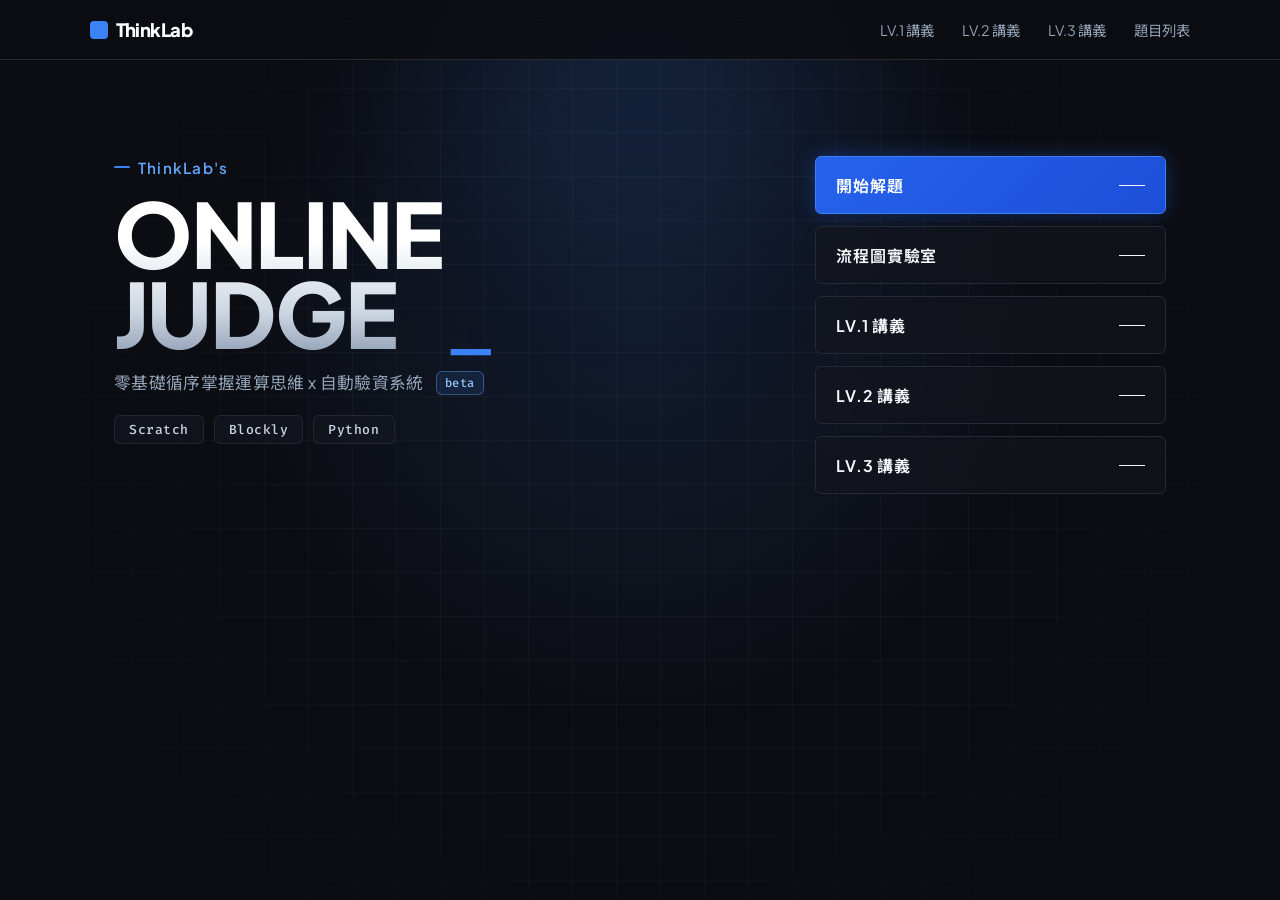
==== index.html @ 6e9bafad "改名" ====
<!DOCTYPE html>
<html lang="zh-TW">

<head>
  <meta charset="UTF-8" />
  <meta name="viewport" content="width=device-width, initial-scale=1.0" />
  <meta name="description" content="ThinkLab 程式學習平台，支援 Scratch、Blockly 與 Python。" />
  <title>ThinkLab｜程式學習</title>
  <link rel="preconnect" href="https://fonts.googleapis.com">
  <link rel="preconnect" href="https://fonts.gstatic.com" crossorigin>
  <link href="https://fonts.googleapis.com/css2?family=Fira+Code:wght@400;500;700&family=Plus+Jakarta+Sans:wght@400;600;700;800&family=Noto+Sans+TC:wght@400;500;700&display=swap" rel="stylesheet">
  <style>
    :root {
      --ink: #f5f7fa;
      --paper: #0c0d12;
      --line: #262a33;
      --muted: #94a3b8;
      --soft: #141720;
      --accent: #3b82f6;
      --accent-hover: #4b7de7;
      --header-height: 60px;
      --mouse-x: 50%;
      --mouse-y: 35%;
    }

    * {
      box-sizing: border-box;
      margin: 0;
      padding: 0;
    }

    html {
      background: var(--paper);
    }

    body {
      min-height: 100vh;
      color: var(--ink);
      background: var(--paper);
      font-family: "Plus Jakarta Sans", "Noto Sans TC", "Segoe UI", system-ui, sans-serif;
      position: relative;
      overflow-x: hidden;
    }

    a,
    button {
      font: inherit;
    }

    a:focus-visible,
    button:focus-visible {
      outline: 2px solid #8eb0ff;
      outline-offset: 3px;
    }

    /* 背景科技格線與滑鼠跟隨微光 (Spotlight) */
    .bg-canvas {
      position: fixed;
      inset: 0;
      pointer-events: none;
      z-index: 0;
      overflow: hidden;
    }

    .bg-grid {
      position: absolute;
      inset: 0;
      background-image: 
        linear-gradient(rgba(255, 255, 255, 0.032) 1px, transparent 1px),
        linear-gradient(90deg, rgba(255, 255, 255, 0.032) 1px, transparent 1px);
      background-size: 44px 44px;
      mask-image: radial-gradient(circle at center, black 45%, transparent 85%);
      -webkit-mask-image: radial-gradient(circle at center, black 45%, transparent 85%);
    }

    .bg-spotlight {
      position: absolute;
      inset: 0;
      background: radial-gradient(
        650px circle at var(--mouse-x) var(--mouse-y),
        rgba(59, 130, 246, 0.13),
        transparent 65%
      );
      transition: opacity 0.3s ease;
    }

    .bg-aurora {
      position: absolute;
      top: -140px;
      left: 50%;
      transform: translateX(-50%);
      width: 760px;
      height: 400px;
      background: radial-gradient(circle, rgba(59, 130, 246, 0.16), transparent 70%);
      filter: blur(60px);
      pointer-events: none;
    }

    /* 頂部導覽列 */
    .site-header {
      min-height: var(--header-height);
      padding: 0 clamp(24px, 7vw, 112px);
      display: flex;
      align-items: center;
      gap: 40px;
      color: white;
      border-bottom: 1px solid var(--line);
      background: rgba(12, 13, 18, 0.85);
      backdrop-filter: blur(12px);
      position: relative;
      z-index: 10;
    }

    .brand {
      color: inherit;
      font-size: 1.15rem;
      font-weight: 800;
      letter-spacing: -0.03em;
      text-decoration: none;
      display: flex;
      align-items: center;
      gap: 8px;
    }

    .brand-icon {
      width: 18px;
      height: 18px;
      background: var(--accent);
      border-radius: 4px;
      display: inline-block;
    }

    .header-nav {
      margin-left: auto;
      display: flex;
      align-items: center;
      gap: 28px;
    }

    .header-nav a {
      color: var(--muted);
      font-size: 0.9rem;
      text-decoration: none;
      transition: color 0.2s ease;
    }

    .header-nav a:hover,
    .header-nav a:focus-visible {
      color: white;
    }

    /* 主視覺區域 */
    main {
      width: min(1180px, 100%);
      min-height: calc(100vh - var(--header-height));
      margin: 0 auto;
      padding: clamp(56px, 8vh, 100px) clamp(24px, 5vw, 64px) 70px;
      display: flex;
      align-items: flex-start;
      position: relative;
      z-index: 2;
    }

    .entry {
      width: 100%;
      display: grid;
      grid-template-columns: minmax(0, 1.25fr) minmax(300px, 0.75fr);
      align-items: center;
      gap: clamp(56px, 9vw, 120px);
    }

    .title-area {
      display: flex;
      flex-direction: column;
      gap: 16px;
    }

    /* ONLINE JUDGE 上方前綴小字 */
    .hero-eyebrow {
      font-size: 0.95rem;
      font-weight: 600;
      color: #60a5fa;
      letter-spacing: 0.08em;
      text-transform: none;
      display: flex;
      align-items: center;
      gap: 8px;
    }

    .hero-eyebrow::before {
      content: "";
      width: 16px;
      height: 2px;
      background: #3b82f6;
      display: inline-block;
      border-radius: 2px;
    }

    /* 主標題 */
    .entry h1 {
      max-width: 660px;
      font-size: clamp(3.2rem, 7vw, 6.8rem);
      font-weight: 800;
      line-height: 0.9;
      letter-spacing: -0.02em;
    }

    .hero-title-text {
      background: linear-gradient(180deg, #ffffff 30%, #cbd5e1 75%, #94a3b8 100%);
      -webkit-background-clip: text;
      -webkit-text-fill-color: transparent;
      display: inline-block;
      transition: all 0.3s ease;
    }

    .beta-badge {
      flex-shrink: 0;
      padding: 5px 8px;
      border: 1px solid rgba(96, 165, 250, 0.4);
      border-radius: 6px;
      background: rgba(59, 130, 246, 0.12);
      color: #93c5fd;
      font-family: "Fira Code", monospace;
      font-size: 0.75rem;
      font-weight: 500;
      line-height: 1;
      letter-spacing: 0.04em;
    }

    /* 終端機呼吸游標 */
    .cursor-blinker {
      display: inline-block;
      color: var(--accent);
      font-weight: 400;
      animation: blinker 1s infinite;
      margin-left: 2px;
    }

    @keyframes blinker {
      0%, 100% { opacity: 1; }
      50% { opacity: 0; }
    }

    /* 副標說明 */
    .entry-desc {
      display: flex;
      align-items: center;
      gap: 12px;
      color: #94a3b8;
      font-size: 1.05rem;
      letter-spacing: 0.02em;
      line-height: 1.5;
    }

    /* 支援的編輯器標籤 (純文字等寬風格) */
    .editor-tags {
      display: flex;
      align-items: center;
      gap: 10px;
      margin-top: 4px;
      flex-wrap: wrap;
    }

    .editor-tag {
      font-family: "Fira Code", monospace;
      font-size: 0.82rem;
      font-weight: 500;
      padding: 5px 14px;
      border-radius: 6px;
      background: rgba(20, 24, 33, 0.7);
      border: 1px solid rgba(255, 255, 255, 0.08);
      color: #cbd5e1;
      letter-spacing: 0.04em;
      transition: all 0.2s ease;
      backdrop-filter: blur(4px);
    }

    .editor-tag:hover {
      border-color: rgba(96, 165, 250, 0.4);
      color: #ffffff;
      background: rgba(30, 37, 51, 0.85);
      transform: translateY(-1px);
    }

    /* 右側按鈕清單 (保持純文字，注入科技質感) */
    .entry-list {
      width: min(100%, 360px);
      display: grid;
      gap: 12px;
      transform: translateY(24px);
    }

    .entry-button {
      min-height: 58px;
      padding: 13px 20px;
      display: flex;
      align-items: center;
      justify-content: space-between;
      border: 1px solid var(--line);
      color: var(--ink);
      background: rgba(20, 23, 30, 0.6);
      backdrop-filter: blur(8px);
      font-size: 1rem;
      font-weight: 650;
      letter-spacing: 0.06em;
      text-decoration: none;
      border-radius: 6px;
      transition: color 180ms ease, background 180ms ease, border-color 180ms ease, transform 180ms ease, box-shadow 180ms ease;
    }

    .entry-button::after {
      content: "";
      width: 26px;
      height: 1px;
      background: currentColor;
      transform-origin: right;
      transition: transform 180ms ease;
    }

    /* 第一個按鈕「開始解題」 */
    .entry-list a:first-child {
      border-color: var(--accent);
      color: #ffffff;
      background: linear-gradient(135deg, #2563eb, #1d4ed8);
      box-shadow: 0 0 20px rgba(37, 99, 235, 0.35);
    }

    .entry-list a:first-child:hover,
    .entry-list a:first-child:focus-visible {
      border-color: #60a5fa;
      background: linear-gradient(135deg, #3b82f6, #2563eb);
      box-shadow: 0 0 28px rgba(59, 130, 246, 0.55);
      transform: translateX(5px);
    }

    /* 其他可點擊按鈕懸停 */
    a.entry-button:hover,
    a.entry-button:focus-visible {
      color: white;
      border-color: #444f60;
      background: rgba(28, 33, 44, 0.85);
      transform: translateX(5px);
      box-shadow: 0 4px 16px rgba(0, 0, 0, 0.4);
    }

    a.entry-button:hover::after,
    a.entry-button:focus-visible::after {
      transform: scaleX(0.55);
    }

    /* 停用按鈕 */
    .entry-button[aria-disabled="true"] {
      color: #626975;
      border-color: #1e2229;
      background: rgba(15, 17, 22, 0.4);
      cursor: not-allowed;
    }

    @media (max-width: 880px) {
      :root {
        --header-height: 68px;
      }

      .site-header {
        padding-inline: 24px;
      }

      main {
        min-height: auto;
        padding: 64px 24px 72px;
      }

      .entry {
        grid-template-columns: 1fr;
        gap: 56px;
      }

      .entry-list {
        width: min(100%, 360px);
        transform: none;
      }
    }

    @media (max-width: 520px) {
      .header-nav {
        gap: 16px;
      }

      .header-nav a:first-child {
        display: none;
      }

      main {
        padding-top: 48px;
      }

      .entry h1 {
        font-size: clamp(2.55rem, 14vw, 4rem);
      }

      .entry-button {
        min-height: 60px;
      }
    }

    @media (prefers-reduced-motion: reduce) {
      *,
      *::before,
      *::after {
        animation-duration: 0.01ms !important;
        animation-iteration-count: 1 !important;
        transition-duration: 0.01ms !important;
      }
    }
  </style>
</head>

<body>
  <!-- 科技背景：細緻格線 + 滑鼠跟隨微光 (Spotlight) -->
  <div class="bg-canvas">
    <div class="bg-grid"></div>
    <div class="bg-spotlight"></div>
    <div class="bg-aurora"></div>
  </div>

  <header class="site-header">
    <a class="brand" href="index.html">
      <span class="brand-icon"></span>
      ThinkLab
    </a>
    <nav class="header-nav" aria-label="主要導覽">
      <a href="beginner.html">LV.1 講義</a>
      <a href="beginner.html?course=intermediate">LV.2 講義</a>
      <a href="beginner.html?course=advanced">LV.3 講義</a>
      <a href="judge.html">題目列表</a>
    </nav>
  </header>

  <main>
    <section class="entry" aria-labelledby="page-title">
      <div class="title-area">
        <div class="hero-eyebrow">ThinkLab's</div>

        <h1 id="page-title">
          <span class="hero-title-text">ONLINE<br>JUDGE</span><span class="cursor-blinker">_</span>
        </h1>

        <p class="entry-desc"><span>零基礎循序掌握運算思維 x 自動驗資系統</span><span class="beta-badge">beta</span></p>

        <div class="editor-tags">
          <span class="editor-tag">Scratch</span>
          <span class="editor-tag">Blockly</span>
          <span class="editor-tag">Python</span>
        </div>
      </div>

      <div class="entry-list" aria-label="學習入口">
        <a class="entry-button" href="judge.html">開始解題</a>
        <a class="entry-button" href="test/index.html">流程圖實驗室</a>
        <a class="entry-button" href="beginner.html">LV.1 講義</a>
        <a class="entry-button" href="beginner.html?course=intermediate">LV.2 講義</a>
        <a class="entry-button" href="beginner.html?course=advanced">LV.3 講義</a>
      </div>
    </section>
  </main>

  <script>
    // 滑鼠跟隨探照燈微光
    window.addEventListener('mousemove', (e) => {
      const x = `${(e.clientX / window.innerWidth) * 100}%`;
      const y = `${(e.clientY / window.innerHeight) * 100}%`;
      document.documentElement.style.setProperty('--mouse-x', x);
      document.documentElement.style.setProperty('--mouse-y', y);
    });
  </script>
</body>

</html>
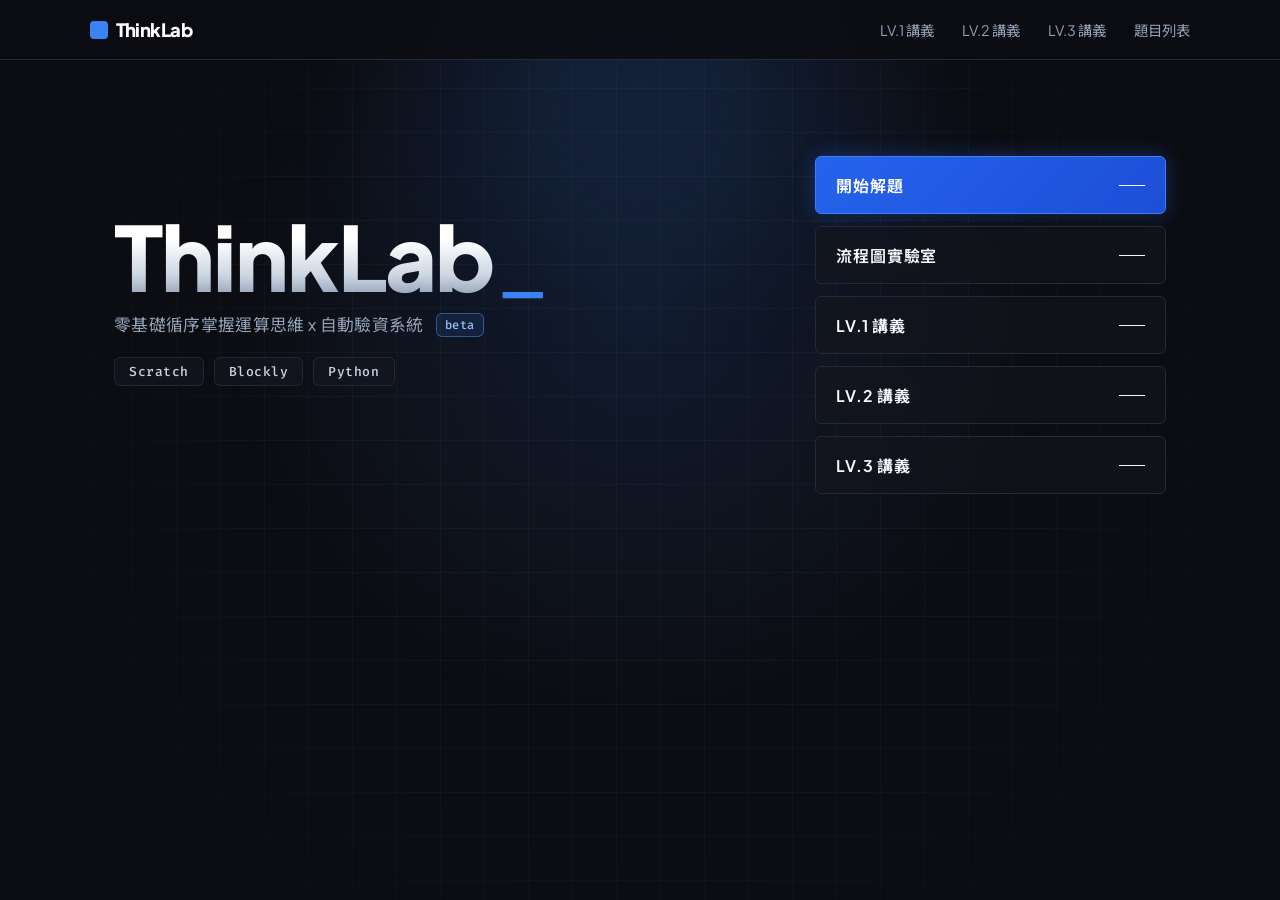
==== commit a697fc32: "改首頁標題" ====
--- a/index.html
+++ b/index.html
@@ -175,27 +175,6 @@
       gap: 16px;
     }
 
-    /* ONLINE JUDGE 上方前綴小字 */
-    .hero-eyebrow {
-      font-size: 0.95rem;
-      font-weight: 600;
-      color: #60a5fa;
-      letter-spacing: 0.08em;
-      text-transform: none;
-      display: flex;
-      align-items: center;
-      gap: 8px;
-    }
-
-    .hero-eyebrow::before {
-      content: "";
-      width: 16px;
-      height: 2px;
-      background: #3b82f6;
-      display: inline-block;
-      border-radius: 2px;
-    }
-
     /* 主標題 */
     .entry h1 {
       max-width: 660px;
@@ -439,10 +418,8 @@
   <main>
     <section class="entry" aria-labelledby="page-title">
       <div class="title-area">
-        <div class="hero-eyebrow">ThinkLab's</div>
-
         <h1 id="page-title">
-          <span class="hero-title-text">ONLINE<br>JUDGE</span><span class="cursor-blinker">_</span>
+          <span class="hero-title-text">ThinkLab</span><span class="cursor-blinker">_</span>
         </h1>
 
         <p class="entry-desc"><span>零基礎循序掌握運算思維 x 自動驗資系統</span><span class="beta-badge">beta</span></p>
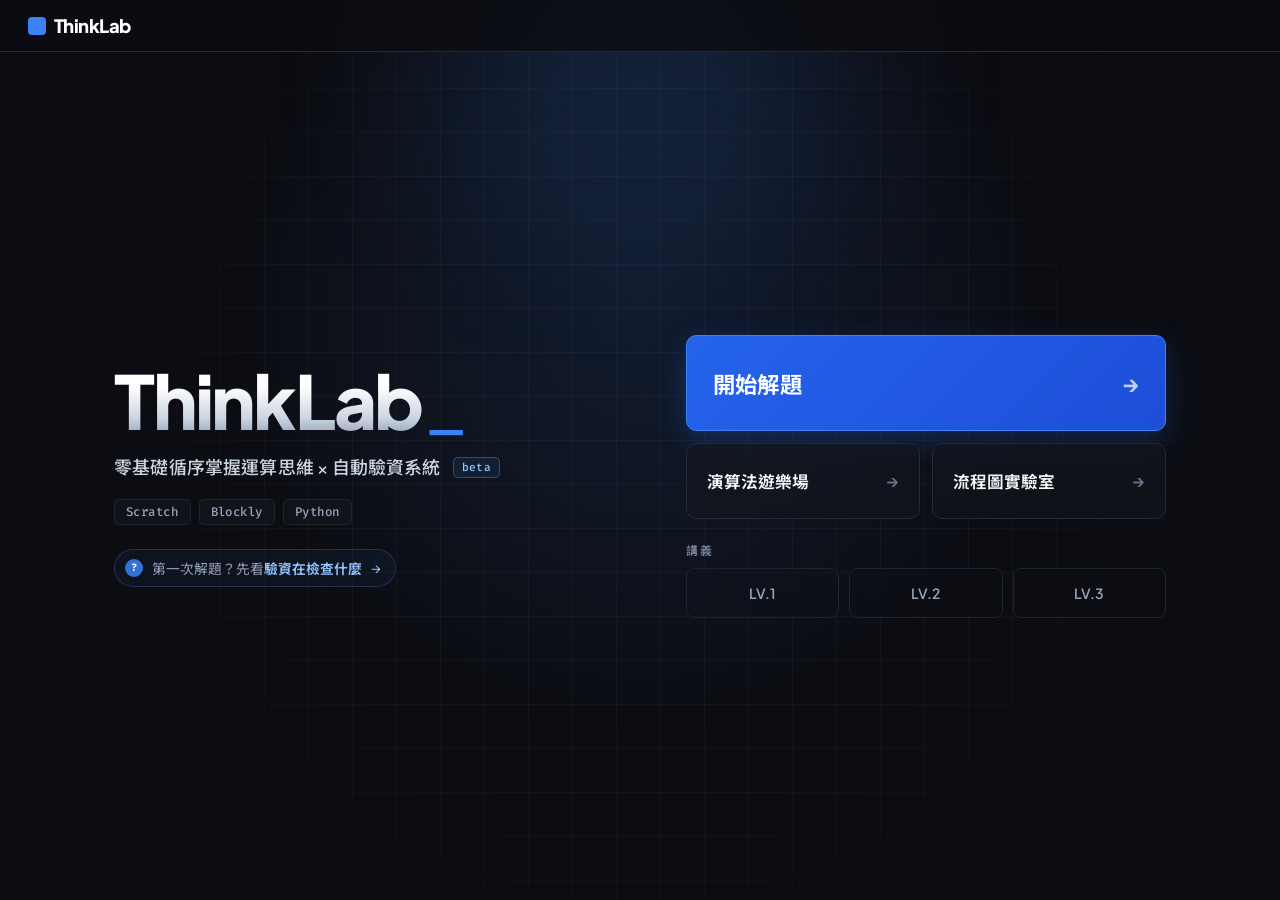
==== commit 98145175: "更新至2.0" ====
--- a/index.html
+++ b/index.html
@@ -5,7 +5,9 @@
   <meta charset="UTF-8" />
   <meta name="viewport" content="width=device-width, initial-scale=1.0" />
   <meta name="description" content="ThinkLab 程式學習平台，支援 Scratch、Blockly 與 Python。" />
+  <meta name="theme-color" content="#0c0d12">
   <title>ThinkLab｜程式學習</title>
+  <link rel="icon" href="data:image/svg+xml,%3Csvg xmlns='http://www.w3.org/2000/svg' viewBox='0 0 32 32'%3E%3Crect width='32' height='32' rx='7' fill='%233b82f6'/%3E%3Cpath d='M8 17l5 5 11-13' stroke='white' stroke-width='3.4' fill='none' stroke-linecap='round' stroke-linejoin='round'/%3E%3C/svg%3E">
   <link rel="preconnect" href="https://fonts.googleapis.com">
   <link rel="preconnect" href="https://fonts.gstatic.com" crossorigin>
   <link href="https://fonts.googleapis.com/css2?family=Fira+Code:wght@400;500;700&family=Plus+Jakarta+Sans:wght@400;600;700;800&family=Noto+Sans+TC:wght@400;500;700&display=swap" rel="stylesheet">
@@ -18,7 +20,7 @@
       --soft: #141720;
       --accent: #3b82f6;
       --accent-hover: #4b7de7;
-      --header-height: 60px;
+      --header-height: 52px;
       --mouse-x: 50%;
       --mouse-y: 35%;
     }
@@ -99,7 +101,7 @@
     /* 頂部導覽列 */
     .site-header {
       min-height: var(--header-height);
-      padding: 0 clamp(24px, 7vw, 112px);
+      padding: 0 clamp(16px, 3vw, 28px);
       display: flex;
       align-items: center;
       gap: 40px;
@@ -130,33 +132,14 @@
       display: inline-block;
     }
 
-    .header-nav {
-      margin-left: auto;
-      display: flex;
-      align-items: center;
-      gap: 28px;
-    }
-
-    .header-nav a {
-      color: var(--muted);
-      font-size: 0.9rem;
-      text-decoration: none;
-      transition: color 0.2s ease;
-    }
-
-    .header-nav a:hover,
-    .header-nav a:focus-visible {
-      color: white;
-    }
-
-    /* 主視覺區域 */
+    /* 主視覺區域：整塊垂直置中，畫面不再有一半是空的 */
     main {
       width: min(1180px, 100%);
       min-height: calc(100vh - var(--header-height));
       margin: 0 auto;
-      padding: clamp(56px, 8vh, 100px) clamp(24px, 5vw, 64px) 70px;
-      display: flex;
-      align-items: flex-start;
+      padding: clamp(40px, 6vh, 72px) clamp(24px, 5vw, 64px);
+      display: flex;
+      align-items: center;
       position: relative;
       z-index: 2;
     }
@@ -164,24 +147,24 @@
     .entry {
       width: 100%;
       display: grid;
-      grid-template-columns: minmax(0, 1.25fr) minmax(300px, 0.75fr);
-      align-items: center;
-      gap: clamp(56px, 9vw, 120px);
+      grid-template-columns: minmax(0, 1fr) minmax(380px, 480px);
+      align-items: center;
+      gap: clamp(48px, 7vw, 96px);
     }
 
     .title-area {
       display: flex;
       flex-direction: column;
-      gap: 16px;
-    }
-
-    /* 主標題 */
+      gap: 18px;
+    }
+
+    /* 主標題：縮小一階，把視覺份量讓給右邊「要去哪裡」 */
     .entry h1 {
       max-width: 660px;
-      font-size: clamp(3.2rem, 7vw, 6.8rem);
+      font-size: clamp(3rem, 5.8vw, 5rem);
       font-weight: 800;
-      line-height: 0.9;
-      letter-spacing: -0.02em;
+      line-height: 0.95;
+      letter-spacing: -0.03em;
     }
 
     .hero-title-text {
@@ -189,18 +172,17 @@
       -webkit-background-clip: text;
       -webkit-text-fill-color: transparent;
       display: inline-block;
-      transition: all 0.3s ease;
     }
 
     .beta-badge {
       flex-shrink: 0;
-      padding: 5px 8px;
-      border: 1px solid rgba(96, 165, 250, 0.4);
-      border-radius: 6px;
-      background: rgba(59, 130, 246, 0.12);
+      padding: 4px 8px;
+      border: 1px solid rgba(96, 165, 250, 0.35);
+      border-radius: 5px;
+      background: rgba(59, 130, 246, 0.1);
       color: #93c5fd;
       font-family: "Fira Code", monospace;
-      font-size: 0.75rem;
+      font-size: 0.7rem;
       font-weight: 500;
       line-height: 1;
       letter-spacing: 0.04em;
@@ -220,114 +202,209 @@
       50% { opacity: 0; }
     }
 
-    /* 副標說明 */
+    /* 副標：這句話才說得出這個站是做什麼的，所以比品牌名更亮一階 */
     .entry-desc {
       display: flex;
       align-items: center;
       gap: 12px;
-      color: #94a3b8;
-      font-size: 1.05rem;
-      letter-spacing: 0.02em;
+      flex-wrap: wrap;
+      color: #cbd5e1;
+      font-size: 1.12rem;
+      font-weight: 500;
+      letter-spacing: 0.01em;
       line-height: 1.5;
     }
 
-    /* 支援的編輯器標籤 (純文字等寬風格) */
     .editor-tags {
       display: flex;
       align-items: center;
-      gap: 10px;
-      margin-top: 4px;
+      gap: 8px;
       flex-wrap: wrap;
     }
 
     .editor-tag {
       font-family: "Fira Code", monospace;
-      font-size: 0.82rem;
+      font-size: 0.78rem;
       font-weight: 500;
-      padding: 5px 14px;
-      border-radius: 6px;
-      background: rgba(20, 24, 33, 0.7);
-      border: 1px solid rgba(255, 255, 255, 0.08);
-      color: #cbd5e1;
+      padding: 4px 11px;
+      border-radius: 5px;
+      background: rgba(20, 24, 33, 0.6);
+      border: 1px solid rgba(255, 255, 255, 0.07);
+      color: #94a3b8;
       letter-spacing: 0.04em;
-      transition: all 0.2s ease;
-      backdrop-filter: blur(4px);
-    }
-
-    .editor-tag:hover {
-      border-color: rgba(96, 165, 250, 0.4);
+    }
+
+    /* 驗資說明：解題時的求助，不跟右邊的「去哪裡」同級，所以做成安靜的文字連結 */
+    .guide-link {
+      align-self: flex-start;
+      margin-top: 6px;
+      display: inline-flex;
+      align-items: center;
+      gap: 9px;
+      padding: 8px 14px 8px 10px;
+      border: 1px solid rgba(96, 165, 250, 0.22);
+      border-radius: 999px;
+      background: rgba(59, 130, 246, 0.06);
+      color: #94a3b8;
+      font-size: 0.86rem;
+      text-decoration: none;
+      transition: border-color 0.2s ease, background 0.2s ease, transform 0.2s ease, color 0.2s ease;
+    }
+
+    .guide-link:hover,
+    .guide-link:focus-visible {
+      border-color: rgba(96, 165, 250, 0.55);
+      background: rgba(59, 130, 246, 0.14);
       color: #ffffff;
-      background: rgba(30, 37, 51, 0.85);
-      transform: translateY(-1px);
-    }
-
-    /* 右側按鈕清單 (保持純文字，注入科技質感) */
+      transform: translateX(4px);
+    }
+
+    .guide-link strong {
+      color: #93c5fd;
+      font-weight: 650;
+    }
+
+    .guide-link:hover strong {
+      color: #ffffff;
+    }
+
+    .guide-link-icon {
+      flex: none;
+      width: 18px;
+      height: 18px;
+      border-radius: 50%;
+      display: grid;
+      place-items: center;
+      background: rgba(59, 130, 246, 0.85);
+      color: #ffffff;
+      font-family: "Fira Code", monospace;
+      font-size: 0.66rem;
+      font-weight: 700;
+    }
+
+    .guide-link-arrow {
+      color: #93c5fd;
+      transition: transform 0.2s ease;
+    }
+
+    .guide-link:hover .guide-link-arrow {
+      transform: translateX(3px);
+    }
+
+    /* ── 入口清單：三個層級 ──
+       1 主要：開始解題（每天要用）  → 整排、藍底、最大
+       2 次要：兩個互動練習場        → 兩欄、外框
+       3 參考：三本講義              → 一排小格，先有「講義」這個群組標題 */
     .entry-list {
-      width: min(100%, 360px);
       display: grid;
+      grid-template-columns: 1fr 1fr;
       gap: 12px;
-      transform: translateY(24px);
     }
 
     .entry-button {
-      min-height: 58px;
-      padding: 13px 20px;
       display: flex;
       align-items: center;
       justify-content: space-between;
+      gap: 12px;
       border: 1px solid var(--line);
       color: var(--ink);
       background: rgba(20, 23, 30, 0.6);
       backdrop-filter: blur(8px);
-      font-size: 1rem;
-      font-weight: 650;
-      letter-spacing: 0.06em;
       text-decoration: none;
-      border-radius: 6px;
+      border-radius: 10px;
       transition: color 180ms ease, background 180ms ease, border-color 180ms ease, transform 180ms ease, box-shadow 180ms ease;
     }
 
-    .entry-button::after {
-      content: "";
-      width: 26px;
-      height: 1px;
-      background: currentColor;
-      transform-origin: right;
-      transition: transform 180ms ease;
-    }
-
-    /* 第一個按鈕「開始解題」 */
-    .entry-list a:first-child {
+    .entry-button .arrow {
+      color: #64748b;
+      transition: transform 180ms ease, color 180ms ease;
+    }
+
+    .entry-button:hover .arrow,
+    .entry-button:focus-visible .arrow {
+      transform: translateX(4px);
+      color: currentColor;
+    }
+
+    /* 1 主要 */
+    .entry-primary {
+      grid-column: 1 / -1;
+      min-height: 96px;
+      padding: 22px 26px;
+      font-size: 1.4rem;
+      font-weight: 700;
+      letter-spacing: 0.01em;
       border-color: var(--accent);
       color: #ffffff;
       background: linear-gradient(135deg, #2563eb, #1d4ed8);
-      box-shadow: 0 0 20px rgba(37, 99, 235, 0.35);
-    }
-
-    .entry-list a:first-child:hover,
-    .entry-list a:first-child:focus-visible {
+      box-shadow: 0 10px 30px rgba(37, 99, 235, 0.28);
+    }
+
+    .entry-primary .arrow {
+      color: rgba(255, 255, 255, 0.72);
+    }
+
+    .entry-primary:hover,
+    .entry-primary:focus-visible {
       border-color: #60a5fa;
       background: linear-gradient(135deg, #3b82f6, #2563eb);
-      box-shadow: 0 0 28px rgba(59, 130, 246, 0.55);
-      transform: translateX(5px);
-    }
-
-    /* 其他可點擊按鈕懸停 */
-    a.entry-button:hover,
-    a.entry-button:focus-visible {
-      color: white;
-      border-color: #444f60;
-      background: rgba(28, 33, 44, 0.85);
-      transform: translateX(5px);
-      box-shadow: 0 4px 16px rgba(0, 0, 0, 0.4);
-    }
-
-    a.entry-button:hover::after,
-    a.entry-button:focus-visible::after {
-      transform: scaleX(0.55);
-    }
-
-    /* 停用按鈕 */
+      box-shadow: 0 14px 38px rgba(59, 130, 246, 0.45);
+      transform: translateY(-2px);
+    }
+
+    /* 2 次要 */
+    .entry-secondary {
+      min-height: 76px;
+      padding: 18px 20px;
+      font-size: 1.04rem;
+      font-weight: 650;
+    }
+
+    .entry-secondary:hover,
+    .entry-secondary:focus-visible {
+      color: #ffffff;
+      border-color: #44506a;
+      background: rgba(28, 33, 44, 0.9);
+      transform: translateY(-2px);
+      box-shadow: 0 8px 22px rgba(0, 0, 0, 0.35);
+    }
+
+    /* 3 參考 */
+    .entry-group {
+      grid-column: 1 / -1;
+      margin-top: 10px;
+      display: grid;
+      grid-template-columns: repeat(3, 1fr);
+      gap: 10px;
+    }
+
+    .entry-group-label {
+      grid-column: 1 / -1;
+      color: #6f7f97;
+      font-size: 0.74rem;
+      font-weight: 600;
+      letter-spacing: 0.14em;
+    }
+
+    .entry-tertiary {
+      justify-content: center;
+      min-height: 50px;
+      padding: 13px 10px;
+      border-radius: 8px;
+      background: transparent;
+      border-color: #1f242e;
+      color: #94a3b8;
+      font-size: 0.88rem;
+      font-weight: 600;
+    }
+
+    .entry-tertiary:hover,
+    .entry-tertiary:focus-visible {
+      color: #ffffff;
+      border-color: #3b4557;
+      background: rgba(28, 33, 44, 0.7);
+    }
+
     .entry-button[aria-disabled="true"] {
       color: #626975;
       border-color: #1e2229;
@@ -335,50 +412,46 @@
       cursor: not-allowed;
     }
 
-    @media (max-width: 880px) {
-      :root {
-        --header-height: 68px;
-      }
-
-      .site-header {
-        padding-inline: 24px;
-      }
-
+    @media (max-width: 980px) {
       main {
         min-height: auto;
-        padding: 64px 24px 72px;
+        padding: 56px 24px 64px;
       }
 
       .entry {
         grid-template-columns: 1fr;
-        gap: 56px;
+        gap: 44px;
       }
 
       .entry-list {
-        width: min(100%, 360px);
-        transform: none;
+        max-width: 520px;
       }
     }
 
     @media (max-width: 520px) {
-      .header-nav {
-        gap: 16px;
-      }
-
-      .header-nav a:first-child {
-        display: none;
-      }
-
       main {
-        padding-top: 48px;
+        padding: 40px 20px 56px;
       }
 
       .entry h1 {
-        font-size: clamp(2.55rem, 14vw, 4rem);
-      }
-
-      .entry-button {
-        min-height: 60px;
+        font-size: clamp(2.4rem, 13vw, 3.4rem);
+      }
+
+      .entry-desc {
+        font-size: 1rem;
+      }
+
+      .entry-primary {
+        min-height: 76px;
+        font-size: 1.15rem;
+      }
+
+      .entry-list {
+        grid-template-columns: 1fr;
+      }
+
+      .entry-group {
+        grid-template-columns: repeat(3, 1fr);
       }
     }
 
@@ -407,12 +480,6 @@
       <span class="brand-icon"></span>
       ThinkLab
     </a>
-    <nav class="header-nav" aria-label="主要導覽">
-      <a href="beginner.html">LV.1 講義</a>
-      <a href="beginner.html?course=intermediate">LV.2 講義</a>
-      <a href="beginner.html?course=advanced">LV.3 講義</a>
-      <a href="judge.html">題目列表</a>
-    </nav>
   </header>
 
   <main>
@@ -422,22 +489,34 @@
           <span class="hero-title-text">ThinkLab</span><span class="cursor-blinker">_</span>
         </h1>
 
-        <p class="entry-desc"><span>零基礎循序掌握運算思維 x 自動驗資系統</span><span class="beta-badge">beta</span></p>
+        <p class="entry-desc"><span>零基礎循序掌握運算思維 × 自動驗資系統</span><span class="beta-badge">beta</span></p>
 
         <div class="editor-tags">
           <span class="editor-tag">Scratch</span>
           <span class="editor-tag">Blockly</span>
           <span class="editor-tag">Python</span>
         </div>
+
+        <a class="guide-link" href="guide.html">
+          <span class="guide-link-icon" aria-hidden="true">?</span>
+          <span>第一次解題？先看<strong>驗資在檢查什麼</strong></span>
+          <span class="guide-link-arrow" aria-hidden="true">→</span>
+        </a>
       </div>
 
-      <div class="entry-list" aria-label="學習入口">
-        <a class="entry-button" href="judge.html">開始解題</a>
-        <a class="entry-button" href="test/index.html">流程圖實驗室</a>
-        <a class="entry-button" href="beginner.html">LV.1 講義</a>
-        <a class="entry-button" href="beginner.html?course=intermediate">LV.2 講義</a>
-        <a class="entry-button" href="beginner.html?course=advanced">LV.3 講義</a>
-      </div>
+      <nav class="entry-list" aria-label="學習入口">
+        <a class="entry-button entry-primary" href="judge.html">開始解題<span class="arrow" aria-hidden="true">→</span></a>
+
+        <a class="entry-button entry-secondary" href="algoplay/index.html">演算法遊樂場<span class="arrow" aria-hidden="true">→</span></a>
+        <a class="entry-button entry-secondary" href="test/index.html">流程圖實驗室<span class="arrow" aria-hidden="true">→</span></a>
+
+        <div class="entry-group">
+          <span class="entry-group-label">講義</span>
+          <a class="entry-button entry-tertiary" href="beginner.html">LV.1</a>
+          <a class="entry-button entry-tertiary" href="beginner.html?course=intermediate">LV.2</a>
+          <a class="entry-button entry-tertiary" href="beginner.html?course=advanced">LV.3</a>
+        </div>
+      </nav>
     </section>
   </main>
 
